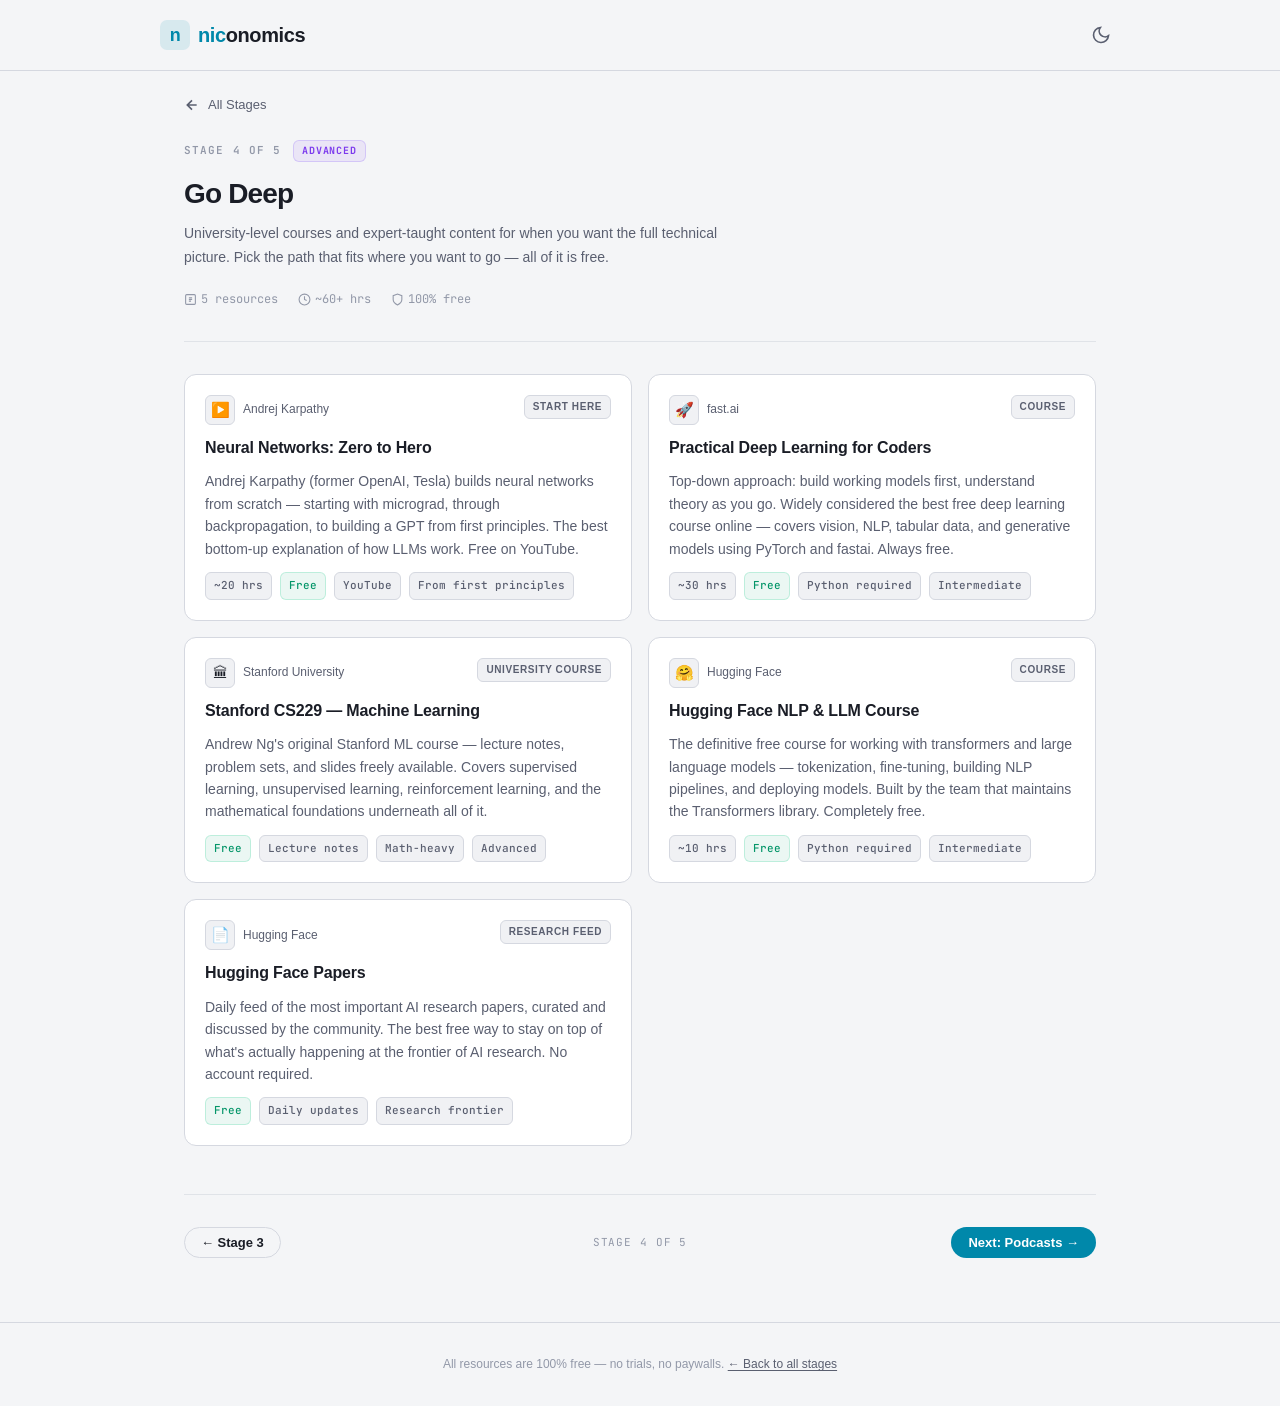
==== advanced.html @ 50598d19 "Rebuild as multi-page site with verified free resources Structure: - index.html: clean mobile-first " ====
<!DOCTYPE html>
<html lang="en">
<head>
<meta charset="UTF-8">
<meta name="viewport" content="width=device-width, initial-scale=1.0">
<title>Go Deep — niconomics</title>
<meta name="description" content="University-level AI depth — neural networks, deep learning, LLMs. The full technical picture, completely free.">
<link rel="preconnect" href="https://api.fontshare.com">
<link rel="preconnect" href="https://fonts.googleapis.com">
<link rel="preconnect" href="https://fonts.gstatic.com" crossorigin>
<link href="https://api.fontshare.com/v2/css?f[]=general-sans@400,500,600,700&f[]=cabinet-grotesk@700,800&display=swap" rel="stylesheet">
<link href="https://fonts.googleapis.com/css2?family=JetBrains+Mono:wght@400;500&display=swap" rel="stylesheet">
<link rel="stylesheet" href="style.css">
<script>
  (function(){
    var s=localStorage.getItem('niconomics-theme')||(matchMedia('(prefers-color-scheme:dark)').matches?'dark':'light');
    document.documentElement.setAttribute('data-theme',s);
  })();
</script>
</head>
<body>

<header class="header">
  <div class="header-inner">
    <a href="index.html" class="logo">
      <svg class="logo-icon" viewBox="0 0 30 30" fill="none" aria-hidden="true">
        <rect width="30" height="30" rx="7" fill="var(--cyan)" opacity=".12"/>
        <text x="15" y="21" text-anchor="middle" font-family="'Cabinet Grotesk',sans-serif" font-weight="800" font-size="18" fill="var(--cyan)">n</text>
      </svg>
      <span class="logo-wordmark"><span>nic</span>onomics</span>
    </a>
    <button class="theme-toggle" data-theme-toggle aria-label="Toggle theme"></button>
  </div>
</header>

<div class="stage-page-wrap">

  <a href="index.html" class="back-link">
    <svg width="16" height="16" viewBox="0 0 24 24" fill="none" stroke="currentColor" stroke-width="2.5" aria-hidden="true"><path d="M19 12H5M12 5l-7 7 7 7"/></svg>
    All Stages
  </a>

  <div class="stage-hero">
    <div class="stage-eyebrow">
      <span>Stage 4 of 5</span>
      <span class="badge badge-advanced">Advanced</span>
    </div>
    <h1>Go Deep</h1>
    <p>University-level courses and expert-taught content for when you want the full technical picture. Pick the path that fits where you want to go — all of it is free.</p>
    <div class="stage-hero-stats">
      <span class="stage-hero-stat">
        <svg width="13" height="13" viewBox="0 0 24 24" fill="none" stroke="currentColor" stroke-width="2"><rect x="3" y="3" width="18" height="18" rx="2"/><path d="M9 9h6M9 12h6M9 15h4"/></svg>
        5 resources
      </span>
      <span class="stage-hero-stat">
        <svg width="13" height="13" viewBox="0 0 24 24" fill="none" stroke="currentColor" stroke-width="2"><circle cx="12" cy="12" r="10"/><path d="M12 6v6l4 2"/></svg>
        ~60+ hrs
      </span>
      <span class="stage-hero-stat">
        <svg width="13" height="13" viewBox="0 0 24 24" fill="none" stroke="currentColor" stroke-width="2"><path d="M12 22s8-4 8-10V5l-8-3-8 3v7c0 6 8 10 8 10z"/></svg>
        100% free
      </span>
    </div>
  </div>

  <main class="resource-grid">

    <a href="https://www.youtube.com/@AndrejKarpathy" target="_blank" rel="noopener noreferrer" class="resource-card">
      <div class="resource-card-top">
        <div class="resource-provider">
          <div class="provider-icon">▶️</div>
          <span class="provider-name">Andrej Karpathy</span>
        </div>
        <span class="resource-type">Start Here</span>
      </div>
      <div class="resource-title">Neural Networks: Zero to Hero</div>
      <div class="resource-desc">Andrej Karpathy (former OpenAI, Tesla) builds neural networks from scratch — starting with micrograd, through backpropagation, to building a GPT from first principles. The best bottom-up explanation of how LLMs work. Free on YouTube.</div>
      <div class="resource-meta">
        <span class="chip">~20 hrs</span>
        <span class="chip chip-free">Free</span>
        <span class="chip">YouTube</span>
        <span class="chip">From first principles</span>
      </div>
      <svg class="resource-arrow" width="18" height="18" viewBox="0 0 24 24" fill="none" stroke="currentColor" stroke-width="2" aria-hidden="true"><path d="M7 17L17 7M7 7h10v10"/></svg>
    </a>

    <a href="https://course.fast.ai" target="_blank" rel="noopener noreferrer" class="resource-card">
      <div class="resource-card-top">
        <div class="resource-provider">
          <div class="provider-icon">🚀</div>
          <span class="provider-name">fast.ai</span>
        </div>
        <span class="resource-type">Course</span>
      </div>
      <div class="resource-title">Practical Deep Learning for Coders</div>
      <div class="resource-desc">Top-down approach: build working models first, understand theory as you go. Widely considered the best free deep learning course online — covers vision, NLP, tabular data, and generative models using PyTorch and fastai. Always free.</div>
      <div class="resource-meta">
        <span class="chip">~30 hrs</span>
        <span class="chip chip-free">Free</span>
        <span class="chip">Python required</span>
        <span class="chip">Intermediate</span>
      </div>
      <svg class="resource-arrow" width="18" height="18" viewBox="0 0 24 24" fill="none" stroke="currentColor" stroke-width="2" aria-hidden="true"><path d="M7 17L17 7M7 7h10v10"/></svg>
    </a>

    <a href="https://cs229.stanford.edu" target="_blank" rel="noopener noreferrer" class="resource-card">
      <div class="resource-card-top">
        <div class="resource-provider">
          <div class="provider-icon">🏛</div>
          <span class="provider-name">Stanford University</span>
        </div>
        <span class="resource-type">University Course</span>
      </div>
      <div class="resource-title">Stanford CS229 — Machine Learning</div>
      <div class="resource-desc">Andrew Ng's original Stanford ML course — lecture notes, problem sets, and slides freely available. Covers supervised learning, unsupervised learning, reinforcement learning, and the mathematical foundations underneath all of it.</div>
      <div class="resource-meta">
        <span class="chip chip-free">Free</span>
        <span class="chip">Lecture notes</span>
        <span class="chip">Math-heavy</span>
        <span class="chip">Advanced</span>
      </div>
      <svg class="resource-arrow" width="18" height="18" viewBox="0 0 24 24" fill="none" stroke="currentColor" stroke-width="2" aria-hidden="true"><path d="M7 17L17 7M7 7h10v10"/></svg>
    </a>

    <a href="https://huggingface.co/learn/nlp-course" target="_blank" rel="noopener noreferrer" class="resource-card">
      <div class="resource-card-top">
        <div class="resource-provider">
          <div class="provider-icon">🤗</div>
          <span class="provider-name">Hugging Face</span>
        </div>
        <span class="resource-type">Course</span>
      </div>
      <div class="resource-title">Hugging Face NLP & LLM Course</div>
      <div class="resource-desc">The definitive free course for working with transformers and large language models — tokenization, fine-tuning, building NLP pipelines, and deploying models. Built by the team that maintains the Transformers library. Completely free.</div>
      <div class="resource-meta">
        <span class="chip">~10 hrs</span>
        <span class="chip chip-free">Free</span>
        <span class="chip">Python required</span>
        <span class="chip">Intermediate</span>
      </div>
      <svg class="resource-arrow" width="18" height="18" viewBox="0 0 24 24" fill="none" stroke="currentColor" stroke-width="2" aria-hidden="true"><path d="M7 17L17 7M7 7h10v10"/></svg>
    </a>

    <a href="https://huggingface.co/papers" target="_blank" rel="noopener noreferrer" class="resource-card">
      <div class="resource-card-top">
        <div class="resource-provider">
          <div class="provider-icon">📄</div>
          <span class="provider-name">Hugging Face</span>
        </div>
        <span class="resource-type">Research Feed</span>
      </div>
      <div class="resource-title">Hugging Face Papers</div>
      <div class="resource-desc">Daily feed of the most important AI research papers, curated and discussed by the community. The best free way to stay on top of what's actually happening at the frontier of AI research. No account required.</div>
      <div class="resource-meta">
        <span class="chip chip-free">Free</span>
        <span class="chip">Daily updates</span>
        <span class="chip">Research frontier</span>
      </div>
      <svg class="resource-arrow" width="18" height="18" viewBox="0 0 24 24" fill="none" stroke="currentColor" stroke-width="2" aria-hidden="true"><path d="M7 17L17 7M7 7h10v10"/></svg>
    </a>

  </main>

  <nav class="stage-footer-nav" aria-label="Stage navigation">
    <a href="building.html" class="btn btn-outline btn-sm nav-left">← Stage 3</a>
    <span class="nav-center">Stage 4 of 5</span>
    <a href="podcasts.html" class="btn btn-primary btn-sm nav-right">Next: Podcasts →</a>
  </nav>

</div>

<footer class="footer">
  <div class="footer-inner">
    <p>All resources are 100% free — no trials, no paywalls. <a href="index.html">← Back to all stages</a></p>
  </div>
</footer>

<script src="main.js"></script>
</body>
</html>
---- style.css ----
/* ===================================================
   niconomics — shared stylesheet
   =================================================== */

/* === TOKENS === */
:root {
  --font-display: 'Cabinet Grotesk', 'Arial Black', sans-serif;
  --font-body:    'General Sans', 'Helvetica Neue', sans-serif;
  --font-mono:    'JetBrains Mono', 'Courier New', monospace;

  --content: 960px;

  --s1:.25rem;  --s2:.5rem;   --s3:.75rem;  --s4:1rem;
  --s5:1.25rem; --s6:1.5rem;  --s8:2rem;    --s10:2.5rem;
  --s12:3rem;   --s14:3.5rem; --s16:4rem;

  --t-xs:.75rem;  --t-sm:.875rem; --t-base:1rem;
  --t-lg:1.25rem; --t-xl:1.75rem;
  --t-2xl: clamp(1.875rem, 4vw + 0.5rem, 3rem);

  --r-sm:.375rem; --r-md:.5rem; --r-lg:.75rem;
  --r-xl:1rem;    --r-full:9999px;

  --ease: 180ms cubic-bezier(0.16, 1, 0.3, 1);
}

/* === DARK THEME (default) === */
:root, [data-theme="dark"] {
  --bg:        #0c0f14;
  --surface:   #151a24;
  --surface-2: #1c2130;
  --border:    #303848;
  --divider:   #222838;
  --text:      #e2e4ea;
  --muted:     #a0a5b5;
  --faint:     #6b7080;
  --inverse:   #0c0f14;

  --cyan:   #00d4ff;
  --cyan-h: #00b8e0;
  --cyan-g: rgba(0,212,255,.12);
  --green:  #34d399;
  --green-g:  rgba(52,211,153,.1);
  --purple: #a78bfa;
  --purple-g: rgba(167,139,250,.1);
  --amber:  #f59e0b;
  --amber-g:  rgba(245,158,11,.1);

  --sh:    0 1px 3px rgba(0,0,0,.4);
  --sh-md: 0 6px 24px rgba(0,0,0,.5);
}

/* === LIGHT THEME === */
[data-theme="light"] {
  --bg:        #f4f5f7;
  --surface:   #ffffff;
  --surface-2: #f0f1f4;
  --border:    #d5d8e0;
  --divider:   #e0e3e8;
  --text:      #1a1d26;
  --muted:     #5a5f70;
  --faint:     #9298a8;
  --inverse:   #ffffff;

  --cyan:   #0088aa;
  --cyan-h: #006d88;
  --cyan-g: rgba(0,136,170,.08);
  --green:  #059669;
  --green-g:  rgba(5,150,105,.08);
  --purple: #7c3aed;
  --purple-g: rgba(124,58,237,.08);
  --amber:  #d97706;
  --amber-g:  rgba(217,119,6,.08);

  --sh:    0 1px 3px rgba(0,0,0,.06);
  --sh-md: 0 6px 20px rgba(0,0,0,.1);
}

@media (prefers-color-scheme: light) {
  :root:not([data-theme]) {
    --bg:#f4f5f7; --surface:#ffffff; --surface-2:#f0f1f4;
    --border:#d5d8e0; --divider:#e0e3e8;
    --text:#1a1d26; --muted:#5a5f70; --faint:#9298a8; --inverse:#ffffff;
    --cyan:#0088aa; --cyan-h:#006d88; --cyan-g:rgba(0,136,170,.08);
    --green:#059669; --green-g:rgba(5,150,105,.08);
    --purple:#7c3aed; --purple-g:rgba(124,58,237,.08);
    --amber:#d97706; --amber-g:rgba(217,119,6,.08);
    --sh:0 1px 3px rgba(0,0,0,.06); --sh-md:0 6px 20px rgba(0,0,0,.1);
  }
}

/* === BASE RESET === */
*, *::before, *::after { box-sizing: border-box; margin: 0; padding: 0; }

html {
  -webkit-font-smoothing: antialiased;
  -moz-osx-font-smoothing: grayscale;
  scroll-behavior: smooth;
  scroll-padding-top: 5rem;
}

body {
  min-height: 100dvh;
  font-family: var(--font-body);
  font-size: var(--t-base);
  line-height: 1.6;
  color: var(--text);
  background: var(--bg);
}

a { color: inherit; text-decoration: none; }
button { cursor: pointer; background: none; border: none; font: inherit; color: inherit; }
img, svg { display: block; max-width: 100%; }
h1,h2,h3,h4 { line-height: 1.15; font-family: var(--font-display); text-wrap: balance; }
p { text-wrap: pretty; }

a, button, [role="button"] {
  transition: color var(--ease), background var(--ease),
    border-color var(--ease), box-shadow var(--ease),
    transform var(--ease), opacity var(--ease);
}

:focus-visible {
  outline: 2px solid var(--cyan);
  outline-offset: 3px;
  border-radius: var(--r-sm);
}

::selection { background: rgba(0,212,255,.2); color: var(--text); }

@media (prefers-reduced-motion: reduce) {
  *, *::before, *::after {
    animation-duration:.01ms !important;
    transition-duration:.01ms !important;
    scroll-behavior: auto !important;
  }
}

/* === HEADER === */
.header {
  position: sticky;
  top: 0;
  z-index: 50;
  background: rgba(12,15,20,.9);
  backdrop-filter: blur(16px);
  -webkit-backdrop-filter: blur(16px);
  border-bottom: 1px solid var(--border);
  padding: var(--s4) var(--s6);
}

[data-theme="light"] .header { background: rgba(244,245,247,.94); }

.header-inner {
  max-width: var(--content);
  margin: 0 auto;
  display: flex;
  align-items: center;
  justify-content: space-between;
  gap: var(--s4);
}

.logo {
  display: flex;
  align-items: center;
  gap: var(--s2);
  font-family: var(--font-display);
  font-weight: 700;
  font-size: var(--t-lg);
  letter-spacing: -.02em;
  color: var(--text);
}

.logo-icon { width: 30px; height: 30px; flex-shrink: 0; }
.logo-wordmark span { color: var(--cyan); }

.theme-toggle {
  width: 38px;
  height: 38px;
  display: flex;
  align-items: center;
  justify-content: center;
  border-radius: var(--r-md);
  color: var(--muted);
  flex-shrink: 0;
}
.theme-toggle:hover { color: var(--text); background: var(--surface-2); }

/* === BUTTONS === */
.btn {
  display: inline-flex;
  align-items: center;
  justify-content: center;
  gap: var(--s2);
  padding: var(--s3) var(--s6);
  border-radius: var(--r-full);
  font-weight: 600;
  font-size: var(--t-sm);
  white-space: nowrap;
  border: 1px solid transparent;
  cursor: pointer;
  text-decoration: none;
  line-height: 1;
}

.btn-primary { background: var(--cyan); color: var(--inverse); }
.btn-primary:hover {
  background: var(--cyan-h);
  transform: translateY(-1px);
  box-shadow: 0 4px 20px var(--cyan-g);
}

.btn-outline {
  background: transparent;
  color: var(--text);
  border-color: var(--border);
}
.btn-outline:hover { border-color: var(--muted); background: var(--surface-2); }

.btn-sm { padding: var(--s2) var(--s4); font-size: 13px; }

/* === BADGES === */
.badge {
  display: inline-flex;
  align-items: center;
  padding: 2px var(--s2);
  border-radius: var(--r-sm);
  font-size: 10px;
  font-weight: 700;
  text-transform: uppercase;
  letter-spacing: .08em;
  font-family: var(--font-mono);
  border: 1px solid;
  white-space: nowrap;
  flex-shrink: 0;
}
.badge-beginner     { color:var(--green);  border-color:rgba(52,211,153,.35);  background:var(--green-g); }
.badge-intermediate { color:var(--cyan);   border-color:rgba(0,212,255,.35);   background:var(--cyan-g); }
.badge-advanced     { color:var(--purple); border-color:rgba(167,139,250,.35); background:var(--purple-g); }
.badge-all          { color:var(--amber);  border-color:rgba(245,158,11,.35);  background:var(--amber-g); }
.badge-partial      { color:var(--amber);  border-color:rgba(245,158,11,.35);  background:var(--amber-g); }

/* ======================================
   HOME PAGE
   ====================================== */

.home-hero {
  padding: var(--s16) var(--s6) var(--s12);
  text-align: center;
  position: relative;
  overflow: hidden;
}

.home-hero::before {
  content: '';
  position: absolute;
  inset: 0;
  background: radial-gradient(ellipse 80% 50% at 50% -10%, var(--cyan-g) 0%, transparent 70%);
  pointer-events: none;
}

.home-hero-inner {
  position: relative;
  max-width: 580px;
  margin: 0 auto;
}

.hero-pill {
  display: inline-flex;
  align-items: center;
  gap: var(--s2);
  padding: var(--s1) var(--s3);
  border: 1px solid var(--border);
  border-radius: var(--r-full);
  font-size: 11px;
  font-weight: 500;
  color: var(--faint);
  margin-bottom: var(--s5);
  font-family: var(--font-mono);
  text-transform: uppercase;
  letter-spacing: .05em;
}

.hero-dot {
  width: 6px; height: 6px;
  border-radius: 50%;
  background: var(--cyan);
  animation: pulse 2s infinite;
}

@keyframes pulse { 0%,100%{opacity:1} 50%{opacity:.35} }

.home-hero h1 {
  font-size: var(--t-2xl);
  font-weight: 800;
  letter-spacing: -.03em;
  margin-bottom: var(--s3);
}
.home-hero h1 .accent { color: var(--cyan); }

.home-hero p {
  font-size: var(--t-sm);
  color: var(--muted);
  line-height: 1.7;
  max-width: 460px;
  margin: 0 auto var(--s8);
}

.home-hero-actions {
  display: flex;
  align-items: center;
  justify-content: center;
  gap: var(--s3);
  flex-wrap: wrap;
  margin-bottom: var(--s10);
}

.hero-stats {
  display: flex;
  justify-content: center;
  gap: var(--s8);
  flex-wrap: wrap;
  padding-top: var(--s6);
  border-top: 1px solid var(--divider);
}

.hero-stat { text-align: center; }
.hero-stat strong {
  display: block;
  font-family: var(--font-mono);
  font-size: var(--t-lg);
  font-weight: 500;
  line-height: 1.2;
}
.hero-stat span {
  font-size: 11px;
  color: var(--faint);
  text-transform: uppercase;
  letter-spacing: .08em;
}

/* HOME: STAGE GRID */
.stage-grid {
  max-width: var(--content);
  margin: 0 auto;
  padding: var(--s4) var(--s6) var(--s16);
  display: grid;
  grid-template-columns: 1fr;
  gap: var(--s4);
}

.stage-card {
  display: flex;
  flex-direction: column;
  gap: var(--s3);
  padding: var(--s5) var(--s5) var(--s4);
  background: var(--surface);
  border: 1px solid var(--border);
  border-left: 3px solid var(--border);
  border-radius: var(--r-xl);
  text-decoration: none;
  color: var(--text);
  min-height: 160px;
}

.stage-card:hover {
  box-shadow: var(--sh-md);
  transform: translateY(-2px);
  border-color: var(--muted);
}

/* level accent colors */
.stage-card[data-level="beginner"]     { border-left-color: var(--green); }
.stage-card[data-level="intermediate"] { border-left-color: var(--cyan); }
.stage-card[data-level="advanced"]     { border-left-color: var(--purple); }
.stage-card[data-level="all"]          { border-left-color: var(--amber); }

.stage-card-top {
  display: flex;
  align-items: center;
  justify-content: space-between;
  gap: var(--s2);
}

.stage-num {
  font-family: var(--font-mono);
  font-size: 12px;
  font-weight: 600;
  color: var(--faint);
}

.stage-card h3 {
  font-family: var(--font-display);
  font-size: var(--t-lg);
  font-weight: 700;
  letter-spacing: -.02em;
}

.stage-card p {
  font-size: var(--t-sm);
  color: var(--muted);
  line-height: 1.6;
  flex: 1;
}

.stage-card-bottom {
  display: flex;
  align-items: center;
  justify-content: space-between;
  gap: var(--s3);
  padding-top: var(--s4);
  border-top: 1px solid var(--divider);
  margin-top: auto;
}

.stage-meta-text {
  font-size: 12px;
  color: var(--faint);
  font-family: var(--font-mono);
}

.stage-cta {
  display: inline-flex;
  align-items: center;
  gap: 4px;
  font-size: 13px;
  font-weight: 600;
  color: var(--cyan);
  flex-shrink: 0;
}

.stage-card:hover .stage-cta { gap: 7px; }

/* ======================================
   STAGE PAGES
   ====================================== */

.stage-page-wrap {
  max-width: var(--content);
  margin: 0 auto;
  padding: 0 var(--s6);
}

.back-link {
  display: inline-flex;
  align-items: center;
  gap: var(--s2);
  font-size: 13px;
  font-weight: 500;
  color: var(--muted);
  padding: var(--s6) 0 0;
  margin-bottom: var(--s6);
  text-decoration: none;
}
.back-link:hover { color: var(--text); }

.stage-hero {
  padding-bottom: var(--s8);
  border-bottom: 1px solid var(--divider);
  margin-bottom: var(--s8);
}

.stage-eyebrow {
  display: flex;
  align-items: center;
  gap: var(--s3);
  margin-bottom: var(--s4);
  font-size: 11px;
  font-family: var(--font-mono);
  font-weight: 600;
  text-transform: uppercase;
  letter-spacing: .1em;
  color: var(--faint);
}

.stage-hero h1 {
  font-size: var(--t-xl);
  font-weight: 800;
  letter-spacing: -.03em;
  margin-bottom: var(--s3);
}

.stage-hero p {
  font-size: var(--t-sm);
  color: var(--muted);
  line-height: 1.7;
  max-width: 560px;
  margin-bottom: var(--s5);
}

.stage-hero-stats {
  display: flex;
  align-items: center;
  gap: var(--s5);
  flex-wrap: wrap;
}

.stage-hero-stat {
  display: flex;
  align-items: center;
  gap: var(--s1);
  font-size: 12px;
  color: var(--faint);
  font-family: var(--font-mono);
}

.stage-hero-stat svg { color: var(--faint); }

/* RESOURCE CARDS */
.resource-grid {
  display: grid;
  grid-template-columns: 1fr;
  gap: var(--s4);
  margin-bottom: var(--s12);
}

.resource-card {
  background: var(--surface);
  border: 1px solid var(--border);
  border-radius: var(--r-lg);
  padding: var(--s5);
  display: flex;
  flex-direction: column;
  gap: var(--s3);
  text-decoration: none;
  color: var(--text);
  position: relative;
}

.resource-card:hover {
  border-color: var(--muted);
  box-shadow: var(--sh);
  transform: translateY(-1px);
}

.resource-card-top {
  display: flex;
  align-items: flex-start;
  justify-content: space-between;
  gap: var(--s3);
}

.resource-provider {
  display: flex;
  align-items: center;
  gap: var(--s2);
}

.provider-icon {
  width: 30px;
  height: 30px;
  border-radius: var(--r-sm);
  background: var(--surface-2);
  border: 1px solid var(--border);
  display: flex;
  align-items: center;
  justify-content: center;
  font-size: 15px;
  flex-shrink: 0;
}

.provider-name {
  font-size: var(--t-xs);
  font-weight: 500;
  color: var(--muted);
}

.resource-type {
  flex-shrink: 0;
  padding: 3px var(--s2);
  border-radius: var(--r-sm);
  font-size: 10px;
  font-weight: 600;
  text-transform: uppercase;
  letter-spacing: .06em;
  background: var(--surface-2);
  color: var(--muted);
  border: 1px solid var(--border);
}

.resource-title {
  font-family: var(--font-body);
  font-size: var(--t-base);
  font-weight: 600;
  line-height: 1.35;
  letter-spacing: -.01em;
}

.resource-desc {
  font-size: var(--t-sm);
  color: var(--muted);
  line-height: 1.6;
  flex: 1;
}

.resource-meta {
  display: flex;
  flex-wrap: wrap;
  gap: var(--s2);
  margin-top: auto;
}

.chip {
  display: inline-flex;
  align-items: center;
  gap: var(--s1);
  padding: var(--s1) var(--s2);
  background: var(--surface-2);
  border: 1px solid var(--border);
  border-radius: var(--r-sm);
  font-size: 11px;
  color: var(--muted);
  font-family: var(--font-mono);
  font-weight: 500;
  white-space: nowrap;
}

.chip-free {
  color: var(--green);
  border-color: rgba(52,211,153,.25);
  background: var(--green-g);
}

.chip-partial {
  color: var(--amber);
  border-color: rgba(245,158,11,.25);
  background: var(--amber-g);
}

.resource-arrow {
  position: absolute;
  top: var(--s5);
  right: var(--s5);
  color: var(--faint);
  opacity: 0;
  transform: translate(-4px,4px);
  transition: opacity var(--ease), transform var(--ease);
}
.resource-card:hover .resource-arrow { opacity: 1; transform: translate(0,0); }

/* STAGE NOTE (e.g. "Note: ...") */
.stage-note {
  padding: var(--s4) var(--s5);
  background: var(--surface);
  border: 1px solid var(--border);
  border-radius: var(--r-lg);
  font-size: var(--t-sm);
  color: var(--muted);
  line-height: 1.6;
  margin-bottom: var(--s4);
}

.stage-note a { color: var(--cyan); text-decoration: underline; text-underline-offset: 2px; }

/* STAGE FOOTER NAV */
.stage-footer-nav {
  display: grid;
  grid-template-columns: 1fr auto 1fr;
  align-items: center;
  gap: var(--s4);
  padding: var(--s8) 0 var(--s16);
  border-top: 1px solid var(--divider);
  margin-top: var(--s4);
}

.stage-footer-nav .nav-left { justify-self: start; }
.stage-footer-nav .nav-center {
  font-size: 11px;
  font-family: var(--font-mono);
  color: var(--faint);
  text-transform: uppercase;
  letter-spacing: .08em;
  text-align: center;
  justify-self: center;
}
.stage-footer-nav .nav-right { justify-self: end; }

/* FOOTER */
.footer {
  border-top: 1px solid var(--border);
  padding: var(--s8) var(--s6);
  text-align: center;
}
.footer-inner { max-width: var(--content); margin: 0 auto; }
.footer p { font-size: var(--t-xs); color: var(--faint); margin: 0 auto; }
.footer a { color: var(--muted); text-decoration: underline; text-underline-offset: 2px; }
.footer a:hover { color: var(--cyan); }

/* ======================================
   RESPONSIVE
   ====================================== */

/* Tablet+ */
@media (min-width: 640px) {
  .stage-grid { grid-template-columns: repeat(2, 1fr); }
  .resource-grid { grid-template-columns: repeat(2, 1fr); }
  .stage-card[data-span="2"] { grid-column: 1 / -1; }
}

/* Large desktop */
@media (min-width: 960px) {
  .home-hero { padding: var(--s16) var(--s8) var(--s14); }
}

/* Small mobile */
@media (max-width: 480px) {
  .header { padding: var(--s3) var(--s4); }
  .home-hero { padding: var(--s12) var(--s4) var(--s10); }
  .stage-grid { padding: var(--s4) var(--s4) var(--s12); }
  .stage-page-wrap { padding: 0 var(--s4); }
  .stage-footer-nav {
    grid-template-columns: 1fr 1fr;
    grid-template-rows: auto auto;
  }
  .stage-footer-nav .nav-center {
    grid-column: 1 / -1;
    order: -1;
    justify-self: start;
    margin-bottom: var(--s2);
  }
  .btn { width: 100%; }
}
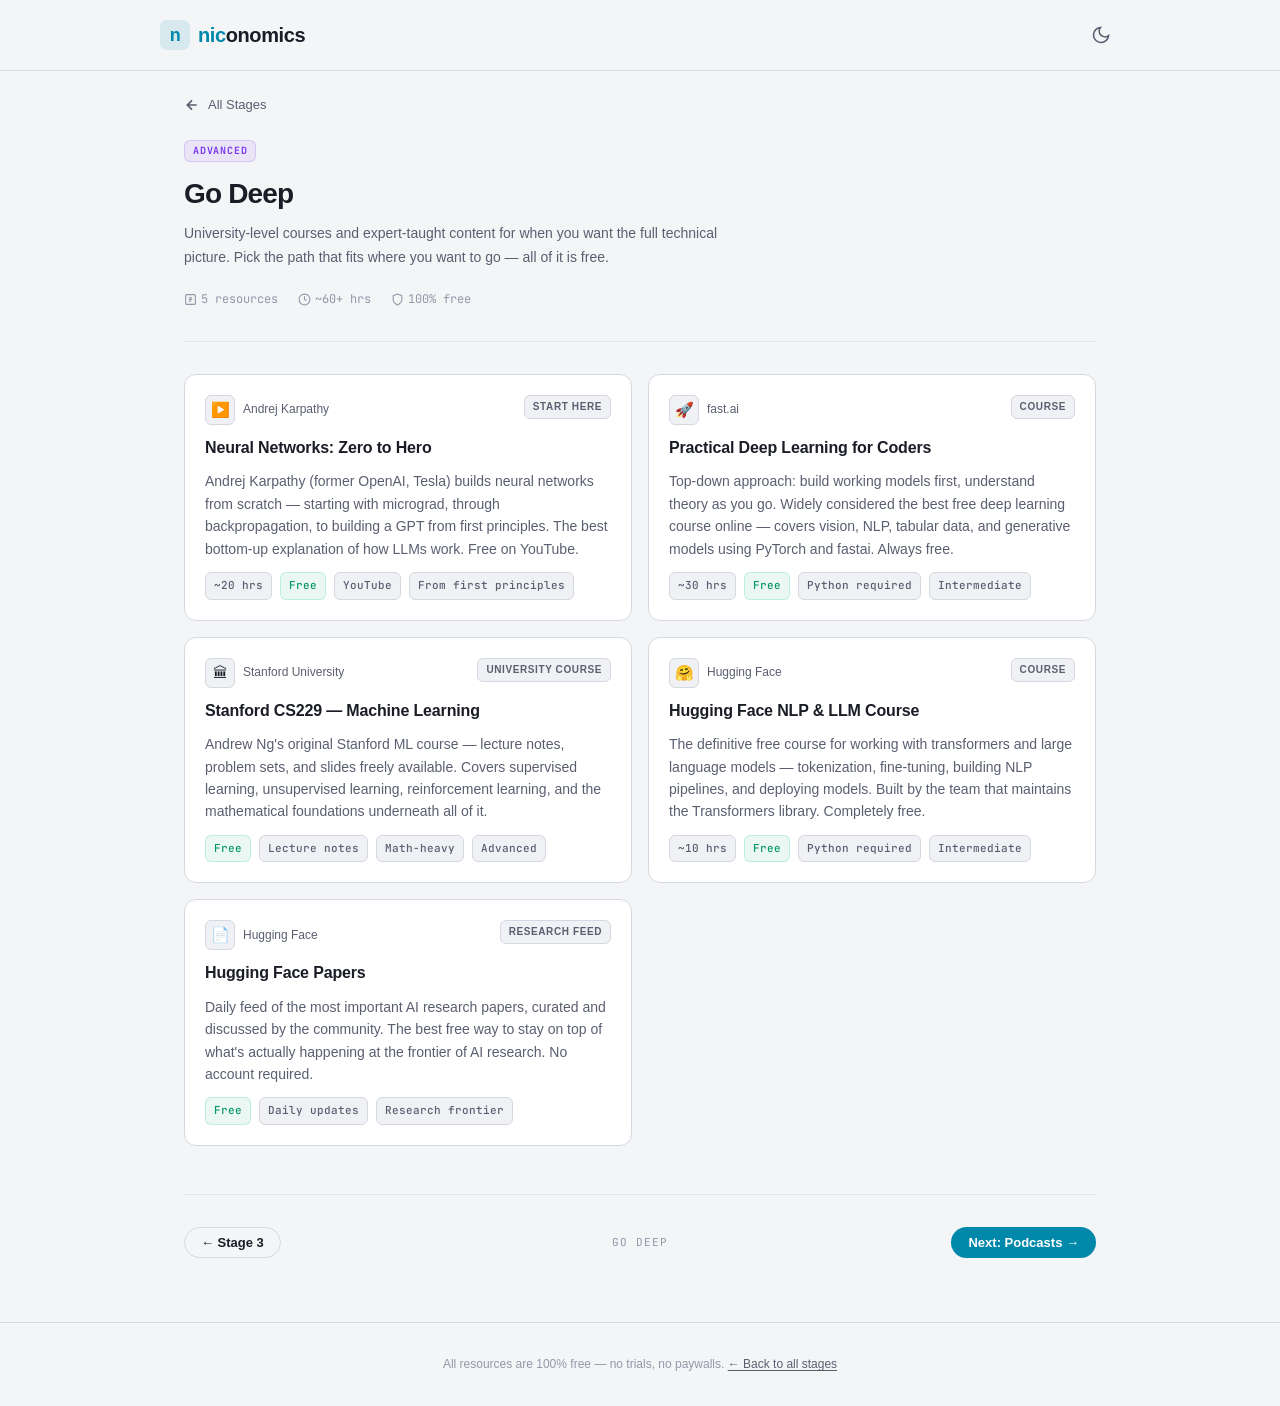
==== commit b914a6c4: "Remove stage-gating UI; all resources open and freely accessible - Home hero: "Browse All Resources " ====
--- a/advanced.html
+++ b/advanced.html
@@ -42,7 +42,6 @@
 
   <div class="stage-hero">
     <div class="stage-eyebrow">
-      <span>Stage 4 of 5</span>
       <span class="badge badge-advanced">Advanced</span>
     </div>
     <h1>Go Deep</h1>
@@ -163,7 +162,7 @@
 
   <nav class="stage-footer-nav" aria-label="Stage navigation">
     <a href="building.html" class="btn btn-outline btn-sm nav-left">← Stage 3</a>
-    <span class="nav-center">Stage 4 of 5</span>
+    <span class="nav-center">Go Deep</span>
     <a href="podcasts.html" class="btn btn-primary btn-sm nav-right">Next: Podcasts →</a>
   </nav>
 
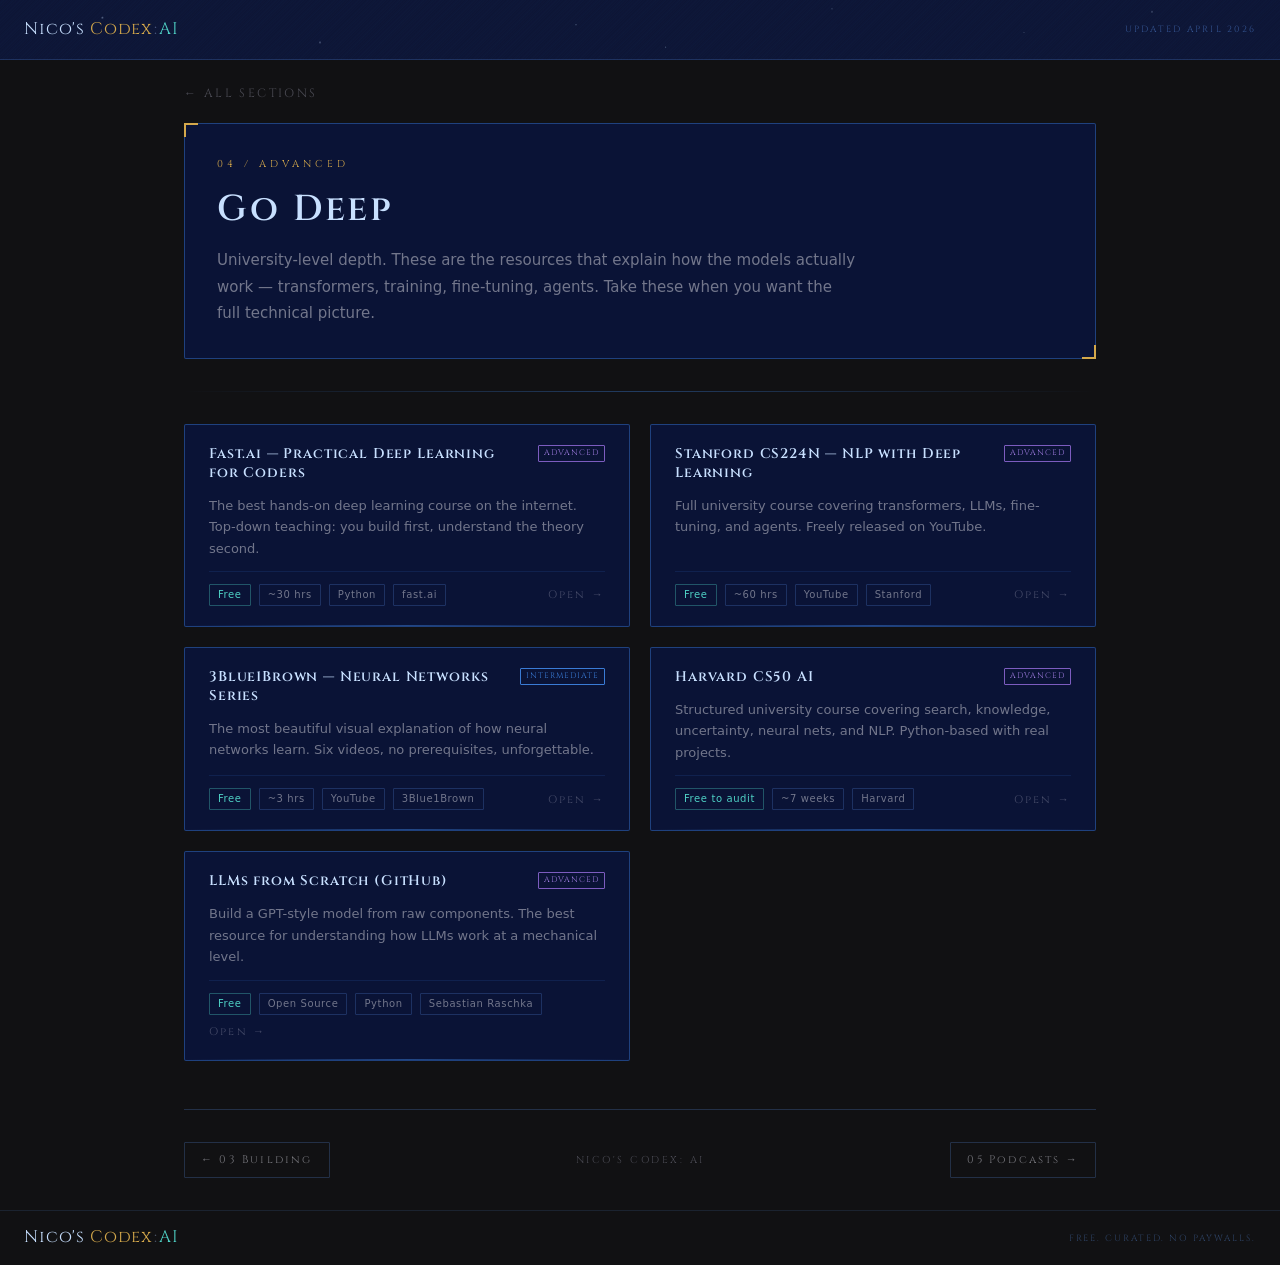
==== commit 96488131: "Codex v2: flat gray body, navy nav starfield, compact 4-col home grid - Move starfield + diagonal st" ====
--- a/advanced.html
+++ b/advanced.html
@@ -3,177 +3,132 @@
 <head>
 <meta charset="UTF-8">
 <meta name="viewport" content="width=device-width, initial-scale=1.0">
-<title>Go Deep — niconomics</title>
-<meta name="description" content="University-level AI depth — neural networks, deep learning, LLMs. The full technical picture, completely free.">
-<link rel="preconnect" href="https://api.fontshare.com">
+<title>Go Deep — Nico's Codex: AI</title>
+<meta name="description" content="Neural networks, deep learning, LLMs. University-level depth on how the models actually work.">
 <link rel="preconnect" href="https://fonts.googleapis.com">
 <link rel="preconnect" href="https://fonts.gstatic.com" crossorigin>
-<link href="https://api.fontshare.com/v2/css?f[]=general-sans@400,500,600,700&f[]=cabinet-grotesk@700,800&display=swap" rel="stylesheet">
-<link href="https://fonts.googleapis.com/css2?family=JetBrains+Mono:wght@400;500&display=swap" rel="stylesheet">
+<link href="https://fonts.googleapis.com/css2?family=Cinzel:wght@400;600&display=swap" rel="stylesheet">
 <link rel="stylesheet" href="style.css">
-<script>
-  (function(){
-    var s=localStorage.getItem('niconomics-theme')||(matchMedia('(prefers-color-scheme:dark)').matches?'dark':'light');
-    document.documentElement.setAttribute('data-theme',s);
-  })();
-</script>
 </head>
 <body>
 
-<header class="header">
-  <div class="header-inner">
-    <a href="index.html" class="logo">
-      <svg class="logo-icon" viewBox="0 0 30 30" fill="none" aria-hidden="true">
-        <rect width="30" height="30" rx="7" fill="var(--cyan)" opacity=".12"/>
-        <text x="15" y="21" text-anchor="middle" font-family="'Cabinet Grotesk',sans-serif" font-weight="800" font-size="18" fill="var(--cyan)">n</text>
-      </svg>
-      <span class="logo-wordmark"><span>nic</span>onomics</span>
+<nav class="codex-nav">
+  <a href="index.html" class="codex-logo">Nico's <span class="logo-codex">Codex</span><span class="logo-colon">:</span><span class="logo-ai">AI</span></a>
+  <span class="codex-rule">Updated April 2026</span>
+</nav>
+
+<main class="page-wrap">
+
+  <a href="index.html" class="back-link">← All Sections</a>
+
+  <header class="page-header codex-panel">
+    <p class="page-eyebrow">04 / Advanced</p>
+    <h1>Go Deep</h1>
+    <p class="page-intro">University-level depth. These are the resources that explain how the models actually work — transformers, training, fine-tuning, agents. Take these when you want the full technical picture.</p>
+  </header>
+
+  <div class="codex-divider"></div>
+
+  <div class="resource-grid">
+
+    <a href="https://course.fast.ai" target="_blank" rel="noopener" class="resource-card" style="animation-delay: 0ms">
+      <div class="resource-card-top">
+        <span class="resource-title">Fast.ai — Practical Deep Learning for Coders</span>
+        <span class="badge badge-advanced">Advanced</span>
+      </div>
+      <p class="resource-desc">The best hands-on deep learning course on the internet. Top-down teaching: you build first, understand the theory second.</p>
+      <div class="resource-meta-row">
+        <div class="resource-chips">
+          <span class="chip chip-free">Free</span>
+          <span class="chip">~30 hrs</span>
+          <span class="chip">Python</span>
+          <span class="chip">fast.ai</span>
+        </div>
+        <span class="resource-open">Open →</span>
+      </div>
     </a>
-    <button class="theme-toggle" data-theme-toggle aria-label="Toggle theme"></button>
-  </div>
-</header>
 
-<div class="stage-page-wrap">
+    <a href="https://www.youtube.com/playlist?list=PLoROMvodv4rMFqRtEuo6SGjY4XbRIVx76" target="_blank" rel="noopener" class="resource-card" style="animation-delay: 80ms">
+      <div class="resource-card-top">
+        <span class="resource-title">Stanford CS224N — NLP with Deep Learning</span>
+        <span class="badge badge-advanced">Advanced</span>
+      </div>
+      <p class="resource-desc">Full university course covering transformers, LLMs, fine-tuning, and agents. Freely released on YouTube.</p>
+      <div class="resource-meta-row">
+        <div class="resource-chips">
+          <span class="chip chip-free">Free</span>
+          <span class="chip">~60 hrs</span>
+          <span class="chip">YouTube</span>
+          <span class="chip">Stanford</span>
+        </div>
+        <span class="resource-open">Open →</span>
+      </div>
+    </a>
 
-  <a href="index.html" class="back-link">
-    <svg width="16" height="16" viewBox="0 0 24 24" fill="none" stroke="currentColor" stroke-width="2.5" aria-hidden="true"><path d="M19 12H5M12 5l-7 7 7 7"/></svg>
-    All Stages
-  </a>
+    <a href="https://www.youtube.com/playlist?list=PLZHQObOWTQDNU6R1_67000Dx_ZCJB-3pi" target="_blank" rel="noopener" class="resource-card" style="animation-delay: 160ms">
+      <div class="resource-card-top">
+        <span class="resource-title">3Blue1Brown — Neural Networks Series</span>
+        <span class="badge badge-intermediate">Intermediate</span>
+      </div>
+      <p class="resource-desc">The most beautiful visual explanation of how neural networks learn. Six videos, no prerequisites, unforgettable.</p>
+      <div class="resource-meta-row">
+        <div class="resource-chips">
+          <span class="chip chip-free">Free</span>
+          <span class="chip">~3 hrs</span>
+          <span class="chip">YouTube</span>
+          <span class="chip">3Blue1Brown</span>
+        </div>
+        <span class="resource-open">Open →</span>
+      </div>
+    </a>
 
-  <div class="stage-hero">
-    <div class="stage-eyebrow">
-      <span class="badge badge-advanced">Advanced</span>
-    </div>
-    <h1>Go Deep</h1>
-    <p>University-level courses and expert-taught content for when you want the full technical picture. Pick the path that fits where you want to go — all of it is free.</p>
-    <div class="stage-hero-stats">
-      <span class="stage-hero-stat">
-        <svg width="13" height="13" viewBox="0 0 24 24" fill="none" stroke="currentColor" stroke-width="2"><rect x="3" y="3" width="18" height="18" rx="2"/><path d="M9 9h6M9 12h6M9 15h4"/></svg>
-        5 resources
-      </span>
-      <span class="stage-hero-stat">
-        <svg width="13" height="13" viewBox="0 0 24 24" fill="none" stroke="currentColor" stroke-width="2"><circle cx="12" cy="12" r="10"/><path d="M12 6v6l4 2"/></svg>
-        ~60+ hrs
-      </span>
-      <span class="stage-hero-stat">
-        <svg width="13" height="13" viewBox="0 0 24 24" fill="none" stroke="currentColor" stroke-width="2"><path d="M12 22s8-4 8-10V5l-8-3-8 3v7c0 6 8 10 8 10z"/></svg>
-        100% free
-      </span>
-    </div>
+    <a href="https://cs50.harvard.edu/ai/" target="_blank" rel="noopener" class="resource-card" style="animation-delay: 240ms">
+      <div class="resource-card-top">
+        <span class="resource-title">Harvard CS50 AI</span>
+        <span class="badge badge-advanced">Advanced</span>
+      </div>
+      <p class="resource-desc">Structured university course covering search, knowledge, uncertainty, neural nets, and NLP. Python-based with real projects.</p>
+      <div class="resource-meta-row">
+        <div class="resource-chips">
+          <span class="chip chip-free">Free to audit</span>
+          <span class="chip">~7 weeks</span>
+          <span class="chip">Harvard</span>
+        </div>
+        <span class="resource-open">Open →</span>
+      </div>
+    </a>
+
+    <a href="https://github.com/rasbt/LLMs-from-scratch" target="_blank" rel="noopener" class="resource-card" style="animation-delay: 320ms">
+      <div class="resource-card-top">
+        <span class="resource-title">LLMs from Scratch (GitHub)</span>
+        <span class="badge badge-advanced">Advanced</span>
+      </div>
+      <p class="resource-desc">Build a GPT-style model from raw components. The best resource for understanding how LLMs work at a mechanical level.</p>
+      <div class="resource-meta-row">
+        <div class="resource-chips">
+          <span class="chip chip-free">Free</span>
+          <span class="chip">Open Source</span>
+          <span class="chip">Python</span>
+          <span class="chip">Sebastian Raschka</span>
+        </div>
+        <span class="resource-open">Open →</span>
+      </div>
+    </a>
+
   </div>
 
-  <main class="resource-grid">
-
-    <a href="https://www.youtube.com/@AndrejKarpathy" target="_blank" rel="noopener noreferrer" class="resource-card">
-      <div class="resource-card-top">
-        <div class="resource-provider">
-          <div class="provider-icon">▶️</div>
-          <span class="provider-name">Andrej Karpathy</span>
-        </div>
-        <span class="resource-type">Start Here</span>
-      </div>
-      <div class="resource-title">Neural Networks: Zero to Hero</div>
-      <div class="resource-desc">Andrej Karpathy (former OpenAI, Tesla) builds neural networks from scratch — starting with micrograd, through backpropagation, to building a GPT from first principles. The best bottom-up explanation of how LLMs work. Free on YouTube.</div>
-      <div class="resource-meta">
-        <span class="chip">~20 hrs</span>
-        <span class="chip chip-free">Free</span>
-        <span class="chip">YouTube</span>
-        <span class="chip">From first principles</span>
-      </div>
-      <svg class="resource-arrow" width="18" height="18" viewBox="0 0 24 24" fill="none" stroke="currentColor" stroke-width="2" aria-hidden="true"><path d="M7 17L17 7M7 7h10v10"/></svg>
-    </a>
-
-    <a href="https://course.fast.ai" target="_blank" rel="noopener noreferrer" class="resource-card">
-      <div class="resource-card-top">
-        <div class="resource-provider">
-          <div class="provider-icon">🚀</div>
-          <span class="provider-name">fast.ai</span>
-        </div>
-        <span class="resource-type">Course</span>
-      </div>
-      <div class="resource-title">Practical Deep Learning for Coders</div>
-      <div class="resource-desc">Top-down approach: build working models first, understand theory as you go. Widely considered the best free deep learning course online — covers vision, NLP, tabular data, and generative models using PyTorch and fastai. Always free.</div>
-      <div class="resource-meta">
-        <span class="chip">~30 hrs</span>
-        <span class="chip chip-free">Free</span>
-        <span class="chip">Python required</span>
-        <span class="chip">Intermediate</span>
-      </div>
-      <svg class="resource-arrow" width="18" height="18" viewBox="0 0 24 24" fill="none" stroke="currentColor" stroke-width="2" aria-hidden="true"><path d="M7 17L17 7M7 7h10v10"/></svg>
-    </a>
-
-    <a href="https://cs229.stanford.edu" target="_blank" rel="noopener noreferrer" class="resource-card">
-      <div class="resource-card-top">
-        <div class="resource-provider">
-          <div class="provider-icon">🏛</div>
-          <span class="provider-name">Stanford University</span>
-        </div>
-        <span class="resource-type">University Course</span>
-      </div>
-      <div class="resource-title">Stanford CS229 — Machine Learning</div>
-      <div class="resource-desc">Andrew Ng's original Stanford ML course — lecture notes, problem sets, and slides freely available. Covers supervised learning, unsupervised learning, reinforcement learning, and the mathematical foundations underneath all of it.</div>
-      <div class="resource-meta">
-        <span class="chip chip-free">Free</span>
-        <span class="chip">Lecture notes</span>
-        <span class="chip">Math-heavy</span>
-        <span class="chip">Advanced</span>
-      </div>
-      <svg class="resource-arrow" width="18" height="18" viewBox="0 0 24 24" fill="none" stroke="currentColor" stroke-width="2" aria-hidden="true"><path d="M7 17L17 7M7 7h10v10"/></svg>
-    </a>
-
-    <a href="https://huggingface.co/learn/nlp-course" target="_blank" rel="noopener noreferrer" class="resource-card">
-      <div class="resource-card-top">
-        <div class="resource-provider">
-          <div class="provider-icon">🤗</div>
-          <span class="provider-name">Hugging Face</span>
-        </div>
-        <span class="resource-type">Course</span>
-      </div>
-      <div class="resource-title">Hugging Face NLP & LLM Course</div>
-      <div class="resource-desc">The definitive free course for working with transformers and large language models — tokenization, fine-tuning, building NLP pipelines, and deploying models. Built by the team that maintains the Transformers library. Completely free.</div>
-      <div class="resource-meta">
-        <span class="chip">~10 hrs</span>
-        <span class="chip chip-free">Free</span>
-        <span class="chip">Python required</span>
-        <span class="chip">Intermediate</span>
-      </div>
-      <svg class="resource-arrow" width="18" height="18" viewBox="0 0 24 24" fill="none" stroke="currentColor" stroke-width="2" aria-hidden="true"><path d="M7 17L17 7M7 7h10v10"/></svg>
-    </a>
-
-    <a href="https://huggingface.co/papers" target="_blank" rel="noopener noreferrer" class="resource-card">
-      <div class="resource-card-top">
-        <div class="resource-provider">
-          <div class="provider-icon">📄</div>
-          <span class="provider-name">Hugging Face</span>
-        </div>
-        <span class="resource-type">Research Feed</span>
-      </div>
-      <div class="resource-title">Hugging Face Papers</div>
-      <div class="resource-desc">Daily feed of the most important AI research papers, curated and discussed by the community. The best free way to stay on top of what's actually happening at the frontier of AI research. No account required.</div>
-      <div class="resource-meta">
-        <span class="chip chip-free">Free</span>
-        <span class="chip">Daily updates</span>
-        <span class="chip">Research frontier</span>
-      </div>
-      <svg class="resource-arrow" width="18" height="18" viewBox="0 0 24 24" fill="none" stroke="currentColor" stroke-width="2" aria-hidden="true"><path d="M7 17L17 7M7 7h10v10"/></svg>
-    </a>
-
-  </main>
-
-  <nav class="stage-footer-nav" aria-label="Stage navigation">
-    <a href="building.html" class="btn btn-outline btn-sm nav-left">← Stage 3</a>
-    <span class="nav-center">Go Deep</span>
-    <a href="podcasts.html" class="btn btn-primary btn-sm nav-right">Next: Podcasts →</a>
+  <nav class="page-nav">
+    <a href="building.html" class="page-nav-btn nav-prev">← 03 Building</a>
+    <span class="nav-center">Nico's Codex: AI</span>
+    <a href="podcasts.html" class="page-nav-btn nav-next">05 Podcasts →</a>
   </nav>
 
-</div>
+</main>
 
-<footer class="footer">
-  <div class="footer-inner">
-    <p>All resources are 100% free — no trials, no paywalls. <a href="index.html">← Back to all stages</a></p>
-  </div>
+<footer class="codex-footer-bar">
+  <a href="index.html" class="codex-logo">Nico's <span class="logo-codex">Codex</span><span class="logo-colon">:</span><span class="logo-ai">AI</span></a>
+  <span class="footer-tagline">Free. Curated. No paywalls.</span>
 </footer>
 
-<script src="main.js"></script>
 </body>
 </html>
--- a/style.css
+++ b/style.css
@@ -1,440 +1,273 @@
 /* ===================================================
-   niconomics — shared stylesheet
+   Nico's Codex: AI — Design System v2
    =================================================== */
+
+@import url('https://fonts.googleapis.com/css2?family=Cinzel:wght@400;600&display=swap');
 
 /* === TOKENS === */
 :root {
-  --font-display: 'Cabinet Grotesk', 'Arial Black', sans-serif;
-  --font-body:    'General Sans', 'Helvetica Neue', sans-serif;
-  --font-mono:    'JetBrains Mono', 'Courier New', monospace;
+  --codex-bg:         #111113;
+  --codex-nav-bg:     #0d1535;
+  --codex-panel:      rgba(10, 20, 60, 0.88);
+  --codex-panel-edge: rgba(58, 123, 213, 0.45);
+  --codex-border:     rgba(100, 160, 255, 0.22);
+  --codex-white:      #c8e0ff;
+  --codex-gold:       #d4a84b;
+  --codex-gold-light: #f0c76e;
+  --codex-teal:       #4fd1c5;
+  --codex-accent:     #3a7bd5;
+  --codex-purple:     #7c5cbf;
+  --codex-muted:      rgba(200, 200, 210, 0.55);
+  --codex-dim:        rgba(160, 160, 180, 0.4);
+
+  --font-display: 'Cinzel', 'Georgia', serif;
+  --font-body:    system-ui, -apple-system, sans-serif;
 
   --content: 960px;
-
-  --s1:.25rem;  --s2:.5rem;   --s3:.75rem;  --s4:1rem;
-  --s5:1.25rem; --s6:1.5rem;  --s8:2rem;    --s10:2.5rem;
-  --s12:3rem;   --s14:3.5rem; --s16:4rem;
-
-  --t-xs:.75rem;  --t-sm:.875rem; --t-base:1rem;
-  --t-lg:1.25rem; --t-xl:1.75rem;
-  --t-2xl: clamp(1.875rem, 4vw + 0.5rem, 3rem);
-
-  --r-sm:.375rem; --r-md:.5rem; --r-lg:.75rem;
-  --r-xl:1rem;    --r-full:9999px;
-
-  --ease: 180ms cubic-bezier(0.16, 1, 0.3, 1);
-}
-
-/* === DARK THEME (default) === */
-:root, [data-theme="dark"] {
-  --bg:        #0c0f14;
-  --surface:   #151a24;
-  --surface-2: #1c2130;
-  --border:    #303848;
-  --divider:   #222838;
-  --text:      #e2e4ea;
-  --muted:     #a0a5b5;
-  --faint:     #6b7080;
-  --inverse:   #0c0f14;
-
-  --cyan:   #00d4ff;
-  --cyan-h: #00b8e0;
-  --cyan-g: rgba(0,212,255,.12);
-  --green:  #34d399;
-  --green-g:  rgba(52,211,153,.1);
-  --purple: #a78bfa;
-  --purple-g: rgba(167,139,250,.1);
-  --amber:  #f59e0b;
-  --amber-g:  rgba(245,158,11,.1);
-
-  --sh:    0 1px 3px rgba(0,0,0,.4);
-  --sh-md: 0 6px 24px rgba(0,0,0,.5);
-}
-
-/* === LIGHT THEME === */
-[data-theme="light"] {
-  --bg:        #f4f5f7;
-  --surface:   #ffffff;
-  --surface-2: #f0f1f4;
-  --border:    #d5d8e0;
-  --divider:   #e0e3e8;
-  --text:      #1a1d26;
-  --muted:     #5a5f70;
-  --faint:     #9298a8;
-  --inverse:   #ffffff;
-
-  --cyan:   #0088aa;
-  --cyan-h: #006d88;
-  --cyan-g: rgba(0,136,170,.08);
-  --green:  #059669;
-  --green-g:  rgba(5,150,105,.08);
-  --purple: #7c3aed;
-  --purple-g: rgba(124,58,237,.08);
-  --amber:  #d97706;
-  --amber-g:  rgba(217,119,6,.08);
-
-  --sh:    0 1px 3px rgba(0,0,0,.06);
-  --sh-md: 0 6px 20px rgba(0,0,0,.1);
-}
-
-@media (prefers-color-scheme: light) {
-  :root:not([data-theme]) {
-    --bg:#f4f5f7; --surface:#ffffff; --surface-2:#f0f1f4;
-    --border:#d5d8e0; --divider:#e0e3e8;
-    --text:#1a1d26; --muted:#5a5f70; --faint:#9298a8; --inverse:#ffffff;
-    --cyan:#0088aa; --cyan-h:#006d88; --cyan-g:rgba(0,136,170,.08);
-    --green:#059669; --green-g:rgba(5,150,105,.08);
-    --purple:#7c3aed; --purple-g:rgba(124,58,237,.08);
-    --amber:#d97706; --amber-g:rgba(217,119,6,.08);
-    --sh:0 1px 3px rgba(0,0,0,.06); --sh-md:0 6px 20px rgba(0,0,0,.1);
+  --s1: .25rem;  --s2: .5rem;   --s3: .75rem;
+  --s4: 1rem;    --s5: 1.25rem; --s6: 1.5rem;
+  --s8: 2rem;    --s10: 2.5rem; --s12: 3rem;
+  --s14: 3.5rem; --s16: 4rem;
+  --ease: 150ms ease;
+}
+
+/* === RESET === */
+*, *::before, *::after { box-sizing: border-box; margin: 0; padding: 0; }
+html { -webkit-font-smoothing: antialiased; scroll-behavior: smooth; }
+a { color: inherit; text-decoration: none; }
+button { cursor: pointer; background: none; border: none; font: inherit; color: inherit; }
+img, svg { display: block; max-width: 100%; }
+
+@media (prefers-reduced-motion: reduce) {
+  *, *::before, *::after {
+    animation-duration: .01ms !important;
+    transition-duration: .01ms !important;
   }
 }
 
-/* === BASE RESET === */
-*, *::before, *::after { box-sizing: border-box; margin: 0; padding: 0; }
-
-html {
-  -webkit-font-smoothing: antialiased;
-  -moz-osx-font-smoothing: grayscale;
-  scroll-behavior: smooth;
-  scroll-padding-top: 5rem;
-}
-
+/* === BODY — flat dark gray, no texture === */
 body {
   min-height: 100dvh;
   font-family: var(--font-body);
-  font-size: var(--t-base);
+  font-size: 1rem;
   line-height: 1.6;
-  color: var(--text);
-  background: var(--bg);
-}
-
-a { color: inherit; text-decoration: none; }
-button { cursor: pointer; background: none; border: none; font: inherit; color: inherit; }
-img, svg { display: block; max-width: 100%; }
-h1,h2,h3,h4 { line-height: 1.15; font-family: var(--font-display); text-wrap: balance; }
-p { text-wrap: pretty; }
-
-a, button, [role="button"] {
-  transition: color var(--ease), background var(--ease),
-    border-color var(--ease), box-shadow var(--ease),
-    transform var(--ease), opacity var(--ease);
-}
+  color: var(--codex-white);
+  background-color: var(--codex-bg);
+}
+
+::selection { background: rgba(79,209,197,0.2); color: var(--codex-white); }
 
 :focus-visible {
-  outline: 2px solid var(--cyan);
+  outline: 2px solid var(--codex-teal);
   outline-offset: 3px;
-  border-radius: var(--r-sm);
-}
-
-::selection { background: rgba(0,212,255,.2); color: var(--text); }
-
-@media (prefers-reduced-motion: reduce) {
-  *, *::before, *::after {
-    animation-duration:.01ms !important;
-    transition-duration:.01ms !important;
-    scroll-behavior: auto !important;
-  }
-}
-
-/* === HEADER === */
-.header {
+  border-radius: 2px;
+}
+
+/* === NAV — navy + starfield + diagonal stripe === */
+.codex-nav {
   position: sticky;
   top: 0;
   z-index: 50;
-  background: rgba(12,15,20,.9);
-  backdrop-filter: blur(16px);
-  -webkit-backdrop-filter: blur(16px);
-  border-bottom: 1px solid var(--border);
-  padding: var(--s4) var(--s6);
-}
-
-[data-theme="light"] .header { background: rgba(244,245,247,.94); }
-
-.header-inner {
-  max-width: var(--content);
-  margin: 0 auto;
   display: flex;
   align-items: center;
   justify-content: space-between;
   gap: var(--s4);
-}
-
-.logo {
-  display: flex;
-  align-items: center;
-  gap: var(--s2);
-  font-family: var(--font-display);
-  font-weight: 700;
-  font-size: var(--t-lg);
-  letter-spacing: -.02em;
-  color: var(--text);
-}
-
-.logo-icon { width: 30px; height: 30px; flex-shrink: 0; }
-.logo-wordmark span { color: var(--cyan); }
-
-.theme-toggle {
-  width: 38px;
-  height: 38px;
-  display: flex;
-  align-items: center;
-  justify-content: center;
-  border-radius: var(--r-md);
-  color: var(--muted);
-  flex-shrink: 0;
-}
-.theme-toggle:hover { color: var(--text); background: var(--surface-2); }
-
-/* === BUTTONS === */
-.btn {
-  display: inline-flex;
-  align-items: center;
-  justify-content: center;
-  gap: var(--s2);
-  padding: var(--s3) var(--s6);
-  border-radius: var(--r-full);
-  font-weight: 600;
-  font-size: var(--t-sm);
+  padding: var(--s4) var(--s6);
+  background-color: var(--codex-nav-bg);
+  background-image:
+    radial-gradient(1.5px 1.5px at  8% 30%, rgba(200,224,255,0.40) 0%, transparent 100%),
+    radial-gradient(1px   1px   at 65% 15%, rgba(200,224,255,0.28) 0%, transparent 100%),
+    radial-gradient(1.5px 1.5px at 25% 72%, rgba(200,224,255,0.35) 0%, transparent 100%),
+    radial-gradient(1px   1px   at 80% 55%, rgba(200,224,255,0.22) 0%, transparent 100%),
+    radial-gradient(1px   1px   at 45% 42%, rgba(200,224,255,0.38) 0%, transparent 100%),
+    radial-gradient(1.5px 1.5px at 90% 20%, rgba(200,224,255,0.28) 0%, transparent 100%),
+    radial-gradient(1px   1px   at 52% 80%, rgba(200,224,255,0.32) 0%, transparent 100%),
+    repeating-linear-gradient(-45deg, transparent 28px, rgba(30,60,120,0.07) 29px);
+  border-bottom: 1px solid rgba(100,160,255,0.2);
+}
+
+.codex-logo {
+  font-family: var(--font-display);
+  font-size: 1.05rem;
+  font-weight: 400;
+  letter-spacing: 0.05em;
+  color: var(--codex-white);
   white-space: nowrap;
-  border: 1px solid transparent;
-  cursor: pointer;
-  text-decoration: none;
-  line-height: 1;
-}
-
-.btn-primary { background: var(--cyan); color: var(--inverse); }
-.btn-primary:hover {
-  background: var(--cyan-h);
-  transform: translateY(-1px);
-  box-shadow: 0 4px 20px var(--cyan-g);
-}
-
-.btn-outline {
-  background: transparent;
-  color: var(--text);
-  border-color: var(--border);
-}
-.btn-outline:hover { border-color: var(--muted); background: var(--surface-2); }
-
-.btn-sm { padding: var(--s2) var(--s4); font-size: 13px; }
+}
+.codex-logo .logo-codex { color: var(--codex-gold); }
+.codex-logo .logo-colon { color: rgba(180,210,255,0.35); margin: 0 1px; }
+.codex-logo .logo-ai    { color: var(--codex-teal); }
+
+.codex-rule {
+  font-family: var(--font-display);
+  font-size: 9px;
+  font-weight: 400;
+  letter-spacing: 0.25em;
+  text-transform: uppercase;
+  color: rgba(100,160,255,0.45);
+  white-space: nowrap;
+}
+
+/* === PANEL (corner bracket ornament) === */
+.codex-panel {
+  background: var(--codex-panel);
+  border: 1px solid var(--codex-panel-edge);
+  border-radius: 2px;
+  position: relative;
+}
+.codex-panel::before,
+.codex-panel::after {
+  content: '';
+  position: absolute;
+  width: 14px; height: 14px;
+  border-color: var(--codex-gold);
+  border-style: solid;
+}
+.codex-panel::before { top: -1px; left: -1px; border-width: 2px 0 0 2px; }
+.codex-panel::after  { bottom: -1px; right: -1px; border-width: 0 2px 2px 0; }
+
+/* === DIVIDER === */
+.codex-divider {
+  width: 100%; height: 1px;
+  background: linear-gradient(90deg, transparent, rgba(58,123,213,0.4), transparent);
+  margin: var(--s8) 0;
+}
 
 /* === BADGES === */
 .badge {
   display: inline-flex;
   align-items: center;
-  padding: 2px var(--s2);
-  border-radius: var(--r-sm);
-  font-size: 10px;
-  font-weight: 700;
-  text-transform: uppercase;
-  letter-spacing: .08em;
-  font-family: var(--font-mono);
   border: 1px solid;
+  border-radius: 1px;
+  font-size: 8px;
+  letter-spacing: 0.12em;
+  padding: 1px 5px;
+  text-transform: uppercase;
+  font-family: var(--font-display);
+  font-weight: 400;
   white-space: nowrap;
   flex-shrink: 0;
 }
-.badge-beginner     { color:var(--green);  border-color:rgba(52,211,153,.35);  background:var(--green-g); }
-.badge-intermediate { color:var(--cyan);   border-color:rgba(0,212,255,.35);   background:var(--cyan-g); }
-.badge-advanced     { color:var(--purple); border-color:rgba(167,139,250,.35); background:var(--purple-g); }
-.badge-all          { color:var(--amber);  border-color:rgba(245,158,11,.35);  background:var(--amber-g); }
-.badge-partial      { color:var(--amber);  border-color:rgba(245,158,11,.35);  background:var(--amber-g); }
+.badge-beginner     { border-color: #4fd1c5; color: #4fd1c5; }
+.badge-intermediate { border-color: #3a7bd5; color: #3a7bd5; }
+.badge-advanced     { border-color: #7c5cbf; color: #a07de0; }
+.badge-all          { border-color: #d4a84b; color: #d4a84b; }
+
+/* === META CHIPS === */
+.chip {
+  display: inline-flex;
+  align-items: center;
+  padding: 2px 8px;
+  border: 1px solid var(--codex-border);
+  border-radius: 1px;
+  font-size: 10px;
+  color: var(--codex-muted);
+  letter-spacing: 0.06em;
+  white-space: nowrap;
+}
+.chip-free { color: #4fd1c5; border-color: rgba(79,209,197,0.35); }
 
 /* ======================================
-   HOME PAGE
+   HOMEPAGE
    ====================================== */
 
-.home-hero {
-  padding: var(--s16) var(--s6) var(--s12);
+.grid-eyebrow {
+  font-family: var(--font-display);
+  font-size: 9px;
+  letter-spacing: 0.35em;
+  color: rgba(100,160,255,0.4);
+  text-transform: uppercase;
   text-align: center;
+  margin: 1.1rem 0 0.65rem;
+}
+
+.section-grid {
+  display: grid;
+  grid-template-columns: repeat(4, minmax(0, 1fr));
+  gap: 8px;
+  padding: 0 1rem 1.25rem;
+}
+
+@media (max-width: 480px) {
+  .section-grid { grid-template-columns: 1fr; }
+}
+
+@media (min-width: 960px) {
+  .section-grid { gap: 10px; padding: 0 1.5rem 1.5rem; }
+}
+
+/* HOMEPAGE CARD */
+.card {
+  background: rgba(10, 20, 60, 0.88);
+  border: 1px solid rgba(58, 123, 213, 0.4);
+  border-radius: 2px;
+  padding: 0.85rem 0.9rem 0.7rem;
+  display: flex;
+  flex-direction: column;
+  min-height: 140px;
+  text-decoration: none;
   position: relative;
   overflow: hidden;
-}
-
-.home-hero::before {
+  transition: border-color var(--ease);
+}
+.card:hover { border-color: var(--codex-gold); }
+
+.card::after {
   content: '';
   position: absolute;
-  inset: 0;
-  background: radial-gradient(ellipse 80% 50% at 50% -10%, var(--cyan-g) 0%, transparent 70%);
-  pointer-events: none;
-}
-
-.home-hero-inner {
-  position: relative;
-  max-width: 580px;
-  margin: 0 auto;
-}
-
-.hero-pill {
-  display: inline-flex;
-  align-items: center;
-  gap: var(--s2);
-  padding: var(--s1) var(--s3);
-  border: 1px solid var(--border);
-  border-radius: var(--r-full);
-  font-size: 11px;
-  font-weight: 500;
-  color: var(--faint);
-  margin-bottom: var(--s5);
-  font-family: var(--font-mono);
-  text-transform: uppercase;
-  letter-spacing: .05em;
-}
-
-.hero-dot {
-  width: 6px; height: 6px;
-  border-radius: 50%;
-  background: var(--cyan);
-  animation: pulse 2s infinite;
-}
-
-@keyframes pulse { 0%,100%{opacity:1} 50%{opacity:.35} }
-
-.home-hero h1 {
-  font-size: var(--t-2xl);
-  font-weight: 800;
-  letter-spacing: -.03em;
-  margin-bottom: var(--s3);
-}
-.home-hero h1 .accent { color: var(--cyan); }
-
-.home-hero p {
-  font-size: var(--t-sm);
-  color: var(--muted);
-  line-height: 1.7;
-  max-width: 460px;
-  margin: 0 auto var(--s8);
-}
-
-.home-hero-actions {
-  display: flex;
-  align-items: center;
-  justify-content: center;
-  gap: var(--s3);
-  flex-wrap: wrap;
-  margin-bottom: var(--s10);
-}
-
-.hero-stats {
-  display: flex;
-  justify-content: center;
-  gap: var(--s8);
-  flex-wrap: wrap;
-  padding-top: var(--s6);
-  border-top: 1px solid var(--divider);
-}
-
-.hero-stat { text-align: center; }
-.hero-stat strong {
-  display: block;
-  font-family: var(--font-mono);
-  font-size: var(--t-lg);
-  font-weight: 500;
-  line-height: 1.2;
-}
-.hero-stat span {
-  font-size: 11px;
-  color: var(--faint);
-  text-transform: uppercase;
-  letter-spacing: .08em;
-}
-
-/* HOME: STAGE GRID */
-.stage-grid {
-  max-width: var(--content);
-  margin: 0 auto;
-  padding: var(--s4) var(--s6) var(--s16);
-  display: grid;
-  grid-template-columns: 1fr;
-  gap: var(--s4);
-}
-
-.stage-card {
-  display: flex;
-  flex-direction: column;
-  gap: var(--s3);
-  padding: var(--s5) var(--s5) var(--s4);
-  background: var(--surface);
-  border: 1px solid var(--border);
-  border-left: 3px solid var(--border);
-  border-radius: var(--r-xl);
-  text-decoration: none;
-  color: var(--text);
-  min-height: 160px;
-}
-
-.stage-card:hover {
-  box-shadow: var(--sh-md);
-  transform: translateY(-2px);
-  border-color: var(--muted);
-}
-
-/* level accent colors */
-.stage-card[data-level="beginner"]     { border-left-color: var(--green); }
-.stage-card[data-level="intermediate"] { border-left-color: var(--cyan); }
-.stage-card[data-level="advanced"]     { border-left-color: var(--purple); }
-.stage-card[data-level="all"]          { border-left-color: var(--amber); }
-
-.stage-card-top {
-  display: flex;
-  align-items: center;
-  justify-content: space-between;
-  gap: var(--s2);
-}
-
-.stage-num {
-  font-family: var(--font-mono);
+  bottom: 0; left: 0; right: 0; height: 1px;
+  background: linear-gradient(90deg, transparent, #3a7bd5, transparent);
+  opacity: 0.5;
+}
+
+.card-top { flex: 1; display: flex; flex-direction: column; gap: 5px; }
+
+.card-badge { margin-bottom: 3px; }
+
+.card-title {
+  font-family: var(--font-display);
   font-size: 12px;
   font-weight: 600;
-  color: var(--faint);
-}
-
-.stage-card h3 {
-  font-family: var(--font-display);
-  font-size: var(--t-lg);
-  font-weight: 700;
-  letter-spacing: -.02em;
-}
-
-.stage-card p {
-  font-size: var(--t-sm);
-  color: var(--muted);
-  line-height: 1.6;
-  flex: 1;
-}
-
-.stage-card-bottom {
+  color: #c8e0ff;
+  letter-spacing: 0.06em;
+  line-height: 1.3;
+}
+
+.card-msg {
+  font-family: var(--font-body);
+  font-size: 10px;
+  color: rgba(180, 200, 240, 0.5);
+  line-height: 1.45;
+}
+
+.card-bottom {
   display: flex;
   align-items: center;
   justify-content: space-between;
-  gap: var(--s3);
-  padding-top: var(--s4);
-  border-top: 1px solid var(--divider);
-  margin-top: auto;
-}
-
-.stage-meta-text {
-  font-size: 12px;
-  color: var(--faint);
-  font-family: var(--font-mono);
-}
-
-.stage-cta {
-  display: inline-flex;
-  align-items: center;
-  gap: 4px;
-  font-size: 13px;
+  margin-top: 10px;
+  padding-top: 7px;
+  border-top: 1px solid rgba(58, 123, 213, 0.2);
+}
+
+.card-num {
+  font-family: var(--font-display);
+  font-size: 10px;
   font-weight: 600;
-  color: var(--cyan);
-  flex-shrink: 0;
-}
-
-.stage-card:hover .stage-cta { gap: 7px; }
+  letter-spacing: 0.2em;
+  color: rgba(212, 168, 75, 0.5);
+}
+
+.card-meta {
+  font-family: var(--font-body);
+  font-size: 9px;
+  color: rgba(130, 160, 210, 0.38);
+}
 
 /* ======================================
-   STAGE PAGES
+   INNER PAGES
    ====================================== */
 
-.stage-page-wrap {
+.page-wrap {
   max-width: var(--content);
   margin: 0 auto;
   padding: 0 var(--s6);
@@ -444,93 +277,92 @@
   display: inline-flex;
   align-items: center;
   gap: var(--s2);
-  font-size: 13px;
-  font-weight: 500;
-  color: var(--muted);
-  padding: var(--s6) 0 0;
-  margin-bottom: var(--s6);
-  text-decoration: none;
-}
-.back-link:hover { color: var(--text); }
-
-.stage-hero {
-  padding-bottom: var(--s8);
-  border-bottom: 1px solid var(--divider);
-  margin-bottom: var(--s8);
-}
-
-.stage-eyebrow {
-  display: flex;
-  align-items: center;
-  gap: var(--s3);
+  font-size: 12px;
+  font-family: var(--font-display);
+  letter-spacing: 0.2em;
+  text-transform: uppercase;
+  color: var(--codex-dim);
+  padding: var(--s6) 0 var(--s5);
+  transition: color var(--ease);
+}
+.back-link:hover { color: var(--codex-muted); }
+
+.page-header {
+  padding: var(--s8);
+  margin-bottom: 0;
+}
+
+.page-eyebrow {
+  font-family: var(--font-display);
+  font-size: 10px;
+  font-weight: 400;
+  letter-spacing: 0.4em;
+  text-transform: uppercase;
+  color: var(--codex-gold);
   margin-bottom: var(--s4);
-  font-size: 11px;
-  font-family: var(--font-mono);
+}
+
+.page-header h1 {
+  font-family: var(--font-display);
+  font-size: clamp(1.5rem, 3vw + 0.5rem, 2.25rem);
   font-weight: 600;
-  text-transform: uppercase;
-  letter-spacing: .1em;
-  color: var(--faint);
-}
-
-.stage-hero h1 {
-  font-size: var(--t-xl);
-  font-weight: 800;
-  letter-spacing: -.03em;
-  margin-bottom: var(--s3);
-}
-
-.stage-hero p {
-  font-size: var(--t-sm);
-  color: var(--muted);
-  line-height: 1.7;
-  max-width: 560px;
-  margin-bottom: var(--s5);
-}
-
-.stage-hero-stats {
-  display: flex;
-  align-items: center;
-  gap: var(--s5);
-  flex-wrap: wrap;
-}
-
-.stage-hero-stat {
-  display: flex;
-  align-items: center;
-  gap: var(--s1);
-  font-size: 12px;
-  color: var(--faint);
-  font-family: var(--font-mono);
-}
-
-.stage-hero-stat svg { color: var(--faint); }
-
-/* RESOURCE CARDS */
+  letter-spacing: 0.08em;
+  color: var(--codex-white);
+  margin-bottom: var(--s4);
+  line-height: 1.2;
+}
+
+.page-intro {
+  font-size: 0.9375rem;
+  color: var(--codex-muted);
+  line-height: 1.75;
+  max-width: 640px;
+}
+
+/* RESOURCE GRID */
 .resource-grid {
   display: grid;
   grid-template-columns: 1fr;
-  gap: var(--s4);
+  gap: var(--s5);
   margin-bottom: var(--s12);
 }
 
+/* RESOURCE CARD */
 .resource-card {
-  background: var(--surface);
-  border: 1px solid var(--border);
-  border-radius: var(--r-lg);
-  padding: var(--s5);
+  background: var(--codex-panel);
+  border: 1px solid var(--codex-panel-edge);
+  border-radius: 2px;
+  padding: var(--s5) var(--s6);
   display: flex;
   flex-direction: column;
   gap: var(--s3);
-  text-decoration: none;
-  color: var(--text);
   position: relative;
+  overflow: hidden;
+  transition: border-color var(--ease), background var(--ease), transform var(--ease);
+  opacity: 0;
+  animation: cardFadeIn 0.4s ease forwards;
+}
+
+@keyframes cardFadeIn {
+  from { opacity: 0; transform: translateY(8px); }
+  to   { opacity: 1; transform: translateY(0); }
+}
+
+.resource-card::after {
+  content: '';
+  position: absolute;
+  bottom: 0; left: 0; right: 0; height: 1px;
+  background: linear-gradient(90deg, transparent, #3a7bd5, transparent);
+  opacity: 0.5;
+  transition: opacity var(--ease);
 }
 
 .resource-card:hover {
-  border-color: var(--muted);
-  box-shadow: var(--sh);
+  border-color: rgba(212,168,75,0.5);
+  background: rgba(20, 35, 80, 0.95);
   transform: translateY(-1px);
 }
+.resource-card:hover::after { opacity: 1; }
 
 .resource-card-top {
   display: flex;
@@ -539,183 +371,194 @@
   gap: var(--s3);
 }
 
-.resource-provider {
-  display: flex;
-  align-items: center;
-  gap: var(--s2);
-}
-
-.provider-icon {
-  width: 30px;
-  height: 30px;
-  border-radius: var(--r-sm);
-  background: var(--surface-2);
-  border: 1px solid var(--border);
-  display: flex;
-  align-items: center;
-  justify-content: center;
-  font-size: 15px;
-  flex-shrink: 0;
-}
-
-.provider-name {
-  font-size: var(--t-xs);
-  font-weight: 500;
-  color: var(--muted);
-}
-
-.resource-type {
-  flex-shrink: 0;
-  padding: 3px var(--s2);
-  border-radius: var(--r-sm);
-  font-size: 10px;
+.resource-title {
+  font-family: var(--font-display);
+  font-size: 0.875rem;
   font-weight: 600;
-  text-transform: uppercase;
-  letter-spacing: .06em;
-  background: var(--surface-2);
-  color: var(--muted);
-  border: 1px solid var(--border);
-}
-
-.resource-title {
-  font-family: var(--font-body);
-  font-size: var(--t-base);
-  font-weight: 600;
+  letter-spacing: 0.06em;
+  color: var(--codex-white);
   line-height: 1.35;
-  letter-spacing: -.01em;
-}
+  transition: color var(--ease);
+}
+.resource-card:hover .resource-title { color: var(--codex-gold-light); }
 
 .resource-desc {
-  font-size: var(--t-sm);
-  color: var(--muted);
-  line-height: 1.6;
+  font-size: 0.8125rem;
+  color: var(--codex-muted);
+  line-height: 1.65;
   flex: 1;
 }
 
-.resource-meta {
+.resource-meta-row {
   display: flex;
   flex-wrap: wrap;
+  align-items: center;
+  justify-content: space-between;
   gap: var(--s2);
   margin-top: auto;
-}
-
-.chip {
-  display: inline-flex;
-  align-items: center;
-  gap: var(--s1);
-  padding: var(--s1) var(--s2);
-  background: var(--surface-2);
-  border: 1px solid var(--border);
-  border-radius: var(--r-sm);
+  padding-top: var(--s3);
+  border-top: 1px solid rgba(58,123,213,0.15);
+}
+
+.resource-chips { display: flex; flex-wrap: wrap; gap: var(--s2); }
+
+.resource-open {
+  font-family: var(--font-display);
   font-size: 11px;
-  color: var(--muted);
-  font-family: var(--font-mono);
-  font-weight: 500;
+  letter-spacing: 0.2em;
+  color: var(--codex-dim);
   white-space: nowrap;
-}
-
-.chip-free {
-  color: var(--green);
-  border-color: rgba(52,211,153,.25);
-  background: var(--green-g);
-}
-
-.chip-partial {
-  color: var(--amber);
-  border-color: rgba(245,158,11,.25);
-  background: var(--amber-g);
-}
-
-.resource-arrow {
+  transition: color var(--ease), letter-spacing var(--ease);
+  flex-shrink: 0;
+}
+.resource-card:hover .resource-open { color: var(--codex-teal); letter-spacing: 0.3em; }
+
+/* LEADER CARDS */
+.leader-card {
+  background: var(--codex-panel);
+  border: 1px solid var(--codex-panel-edge);
+  border-radius: 2px;
+  padding: var(--s5) var(--s6);
+  display: flex;
+  flex-direction: column;
+  gap: var(--s2);
+  position: relative;
+  overflow: hidden;
+  transition: border-color var(--ease), background var(--ease), transform var(--ease);
+  opacity: 0;
+  animation: cardFadeIn 0.4s ease forwards;
+}
+.leader-card::after {
+  content: '';
   position: absolute;
-  top: var(--s5);
-  right: var(--s5);
-  color: var(--faint);
-  opacity: 0;
-  transform: translate(-4px,4px);
-  transition: opacity var(--ease), transform var(--ease);
-}
-.resource-card:hover .resource-arrow { opacity: 1; transform: translate(0,0); }
-
-/* STAGE NOTE (e.g. "Note: ...") */
-.stage-note {
-  padding: var(--s4) var(--s5);
-  background: var(--surface);
-  border: 1px solid var(--border);
-  border-radius: var(--r-lg);
-  font-size: var(--t-sm);
-  color: var(--muted);
-  line-height: 1.6;
+  bottom: 0; left: 0; right: 0; height: 1px;
+  background: linear-gradient(90deg, transparent, #3a7bd5, transparent);
+  opacity: 0.5;
+}
+.leader-card:hover {
+  border-color: rgba(212,168,75,0.5);
+  background: rgba(20, 35, 80, 0.95);
+  transform: translateY(-1px);
+}
+
+.leader-name {
+  font-family: var(--font-display);
+  font-size: 0.9375rem;
+  font-weight: 600;
+  letter-spacing: 0.08em;
+  color: var(--codex-gold);
+}
+
+.leader-role {
+  font-size: 11px;
+  color: var(--codex-dim);
+  letter-spacing: 0.1em;
+  text-transform: uppercase;
+  font-family: var(--font-display);
+}
+
+.leader-desc {
+  font-size: 0.8125rem;
+  color: var(--codex-muted);
+  line-height: 1.65;
+  flex: 1;
+  margin-top: var(--s1);
+}
+
+.leader-links { display: flex; flex-wrap: wrap; gap: var(--s2); margin-top: var(--s2); }
+
+.leader-link {
+  font-size: 11px;
+  color: var(--codex-teal);
+  letter-spacing: 0.1em;
+  border: 1px solid rgba(79,209,197,0.25);
+  padding: 2px 8px;
+  border-radius: 1px;
+  transition: color var(--ease), border-color var(--ease);
+}
+.leader-link:hover { color: var(--codex-gold); border-color: rgba(212,168,75,0.35); }
+
+/* PODCAST SECTION HEADERS */
+.podcast-section-label {
+  font-family: var(--font-display);
+  font-size: 10px;
+  font-weight: 400;
+  letter-spacing: 0.4em;
+  text-transform: uppercase;
+  color: var(--codex-gold);
   margin-bottom: var(--s4);
-}
-
-.stage-note a { color: var(--cyan); text-decoration: underline; text-underline-offset: 2px; }
-
-/* STAGE FOOTER NAV */
-.stage-footer-nav {
+  padding-bottom: var(--s3);
+  border-bottom: 1px solid rgba(212,168,75,0.2);
+}
+
+/* PAGE FOOTER NAV (prev / next) */
+.page-nav {
   display: grid;
   grid-template-columns: 1fr auto 1fr;
   align-items: center;
   gap: var(--s4);
-  padding: var(--s8) 0 var(--s16);
-  border-top: 1px solid var(--divider);
-  margin-top: var(--s4);
-}
-
-.stage-footer-nav .nav-left { justify-self: start; }
-.stage-footer-nav .nav-center {
+  padding: var(--s8) 0 var(--s8);
+  border-top: 1px solid var(--codex-border);
+}
+
+.page-nav .nav-prev { justify-self: start; }
+.page-nav .nav-center {
+  font-family: var(--font-display);
+  font-size: 10px;
+  letter-spacing: 0.25em;
+  text-transform: uppercase;
+  color: var(--codex-dim);
+  text-align: center;
+}
+.page-nav .nav-next { justify-self: end; }
+
+.page-nav-btn {
+  font-family: var(--font-display);
   font-size: 11px;
-  font-family: var(--font-mono);
-  color: var(--faint);
-  text-transform: uppercase;
-  letter-spacing: .08em;
-  text-align: center;
-  justify-self: center;
-}
-.stage-footer-nav .nav-right { justify-self: end; }
-
-/* FOOTER */
-.footer {
-  border-top: 1px solid var(--border);
-  padding: var(--s8) var(--s6);
-  text-align: center;
-}
-.footer-inner { max-width: var(--content); margin: 0 auto; }
-.footer p { font-size: var(--t-xs); color: var(--faint); margin: 0 auto; }
-.footer a { color: var(--muted); text-decoration: underline; text-underline-offset: 2px; }
-.footer a:hover { color: var(--cyan); }
-
-/* ======================================
-   RESPONSIVE
-   ====================================== */
-
-/* Tablet+ */
+  letter-spacing: 0.2em;
+  color: var(--codex-muted);
+  border: 1px solid var(--codex-border);
+  padding: var(--s2) var(--s4);
+  border-radius: 1px;
+  transition: color var(--ease), border-color var(--ease);
+}
+.page-nav-btn:hover { color: var(--codex-gold); border-color: rgba(212,168,75,0.45); }
+
+/* === FOOTER BAR === */
+.codex-footer-bar {
+  display: flex;
+  align-items: center;
+  justify-content: space-between;
+  padding: 0.85rem 1.5rem;
+  border-top: 1px solid rgba(100,160,255,0.12);
+  flex-wrap: wrap;
+  gap: 8px;
+}
+
+.footer-tagline {
+  font-family: var(--font-display);
+  font-size: 9px;
+  letter-spacing: 0.22em;
+  color: rgba(100,160,255,0.35);
+  text-transform: uppercase;
+}
+
+/* === RESPONSIVE === */
 @media (min-width: 640px) {
-  .stage-grid { grid-template-columns: repeat(2, 1fr); }
   .resource-grid { grid-template-columns: repeat(2, 1fr); }
-  .stage-card[data-span="2"] { grid-column: 1 / -1; }
-}
-
-/* Large desktop */
-@media (min-width: 960px) {
-  .home-hero { padding: var(--s16) var(--s8) var(--s14); }
-}
-
-/* Small mobile */
-@media (max-width: 480px) {
-  .header { padding: var(--s3) var(--s4); }
-  .home-hero { padding: var(--s12) var(--s4) var(--s10); }
-  .stage-grid { padding: var(--s4) var(--s4) var(--s12); }
-  .stage-page-wrap { padding: 0 var(--s4); }
-  .stage-footer-nav {
+}
+
+@media (max-width: 639px) {
+  .codex-nav .codex-rule { display: none; }
+  .page-header { padding: var(--s6); }
+  .page-nav {
     grid-template-columns: 1fr 1fr;
     grid-template-rows: auto auto;
   }
-  .stage-footer-nav .nav-center {
+  .page-nav .nav-center {
     grid-column: 1 / -1;
     order: -1;
     justify-self: start;
     margin-bottom: var(--s2);
   }
-  .btn { width: 100%; }
-}
+}
